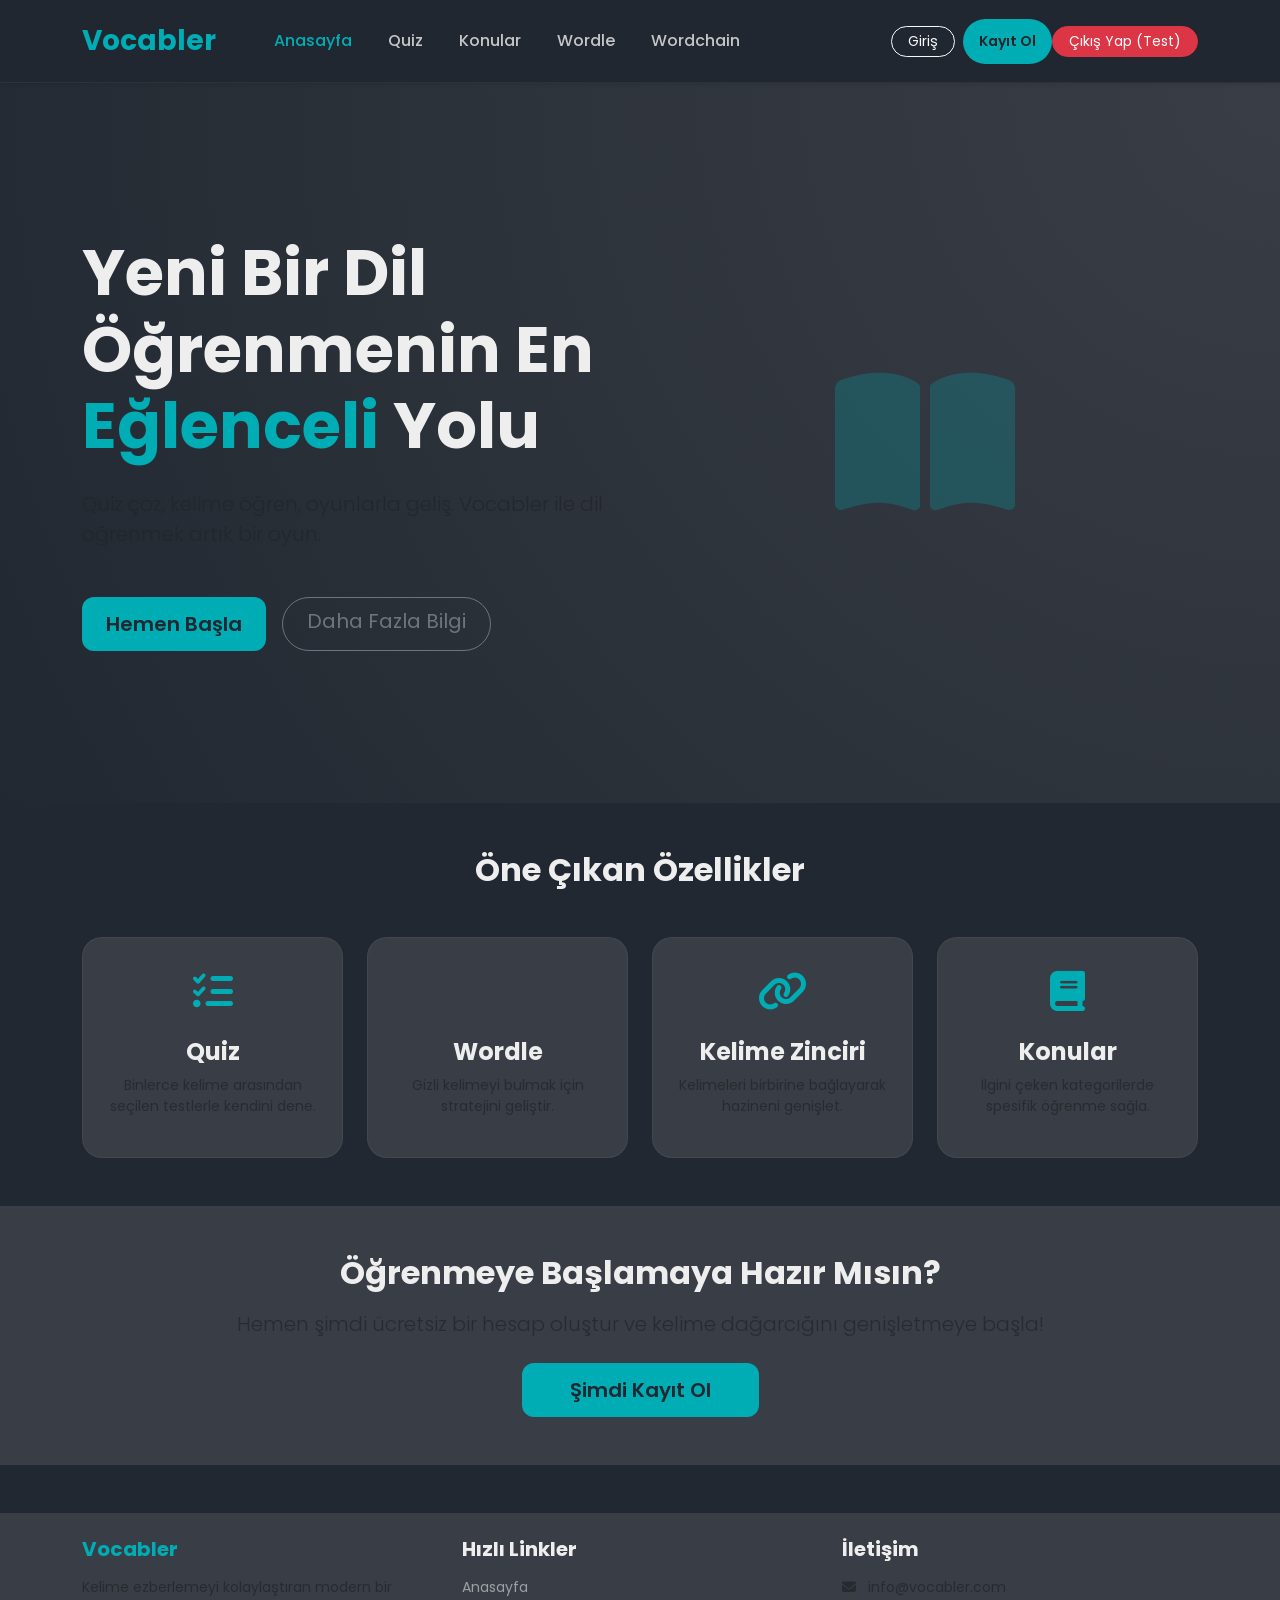
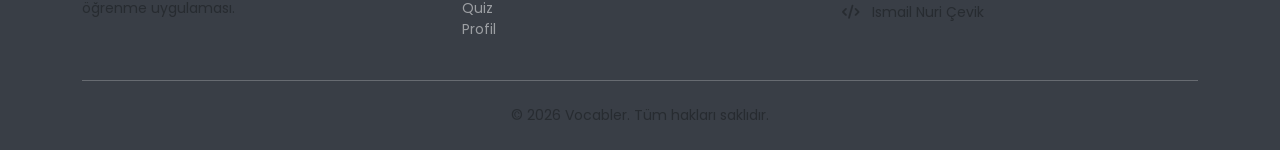
==== frontend/index.html @ 63b12e3e "login/logout entegrasyonu" ====
<!DOCTYPE html>
<html lang="tr">
<head>
    <meta charset="UTF-8">
    <meta name="viewport" content="width=device-width, initial-scale=1.0">
    <title>Vocabler | Kelime Öğrenmenin Eğlenceli Yolu</title>
    <link href="https://cdn.jsdelivr.net/npm/bootstrap@5.3.0/dist/css/bootstrap.min.css" rel="stylesheet">
    <link rel="stylesheet" href="https://cdnjs.cloudflare.com/ajax/libs/font-awesome/6.4.0/css/all.min.css">
    <link rel="stylesheet" href="assets/css/style.css">
</head>
<body>

    <!-- Navbar -->
    <nav class="navbar navbar-expand-lg sticky-top shadow-sm">
        <div class="container">
            <a class="navbar-brand fw-bold fs-3" href="index.html" style="color: var(--accent);">Vocabler</a>
            <button class="navbar-toggler border-0 shadow-none" type="button" data-bs-toggle="collapse" data-bs-target="#navbarNav">
                <i class="fas fa-bars text-white"></i>
            </button>
            <div class="collapse navbar-collapse" id="navbarNav">
                <ul class="navbar-nav me-auto mb-2 mb-lg-0 ms-lg-4">
                    <li class="nav-item"><a class="nav-link active" href="index.html">Anasayfa</a></li>
                    <li class="nav-item"><a class="nav-link" href="quiz.html">Quiz</a></li>
                    <li class="nav-item"><a class="nav-link" href="topics.html">Konular</a></li>
                    <li class="nav-item"><a class="nav-link" href="wordle.html">Wordle</a></li>
                    <li class="nav-item"><a class="nav-link" href="wordchain.html">Wordchain</a></li>
                </ul>
                <div class="d-flex align-items-center">
                    <a href="login.html" class="btn btn-outline-light btn-sm px-3 rounded-pill me-2">Giriş</a>
                    <a href="login.html" class="btn btn-primary btn-sm px-3 rounded-pill text-dark">Kayıt Ol</a>
                    <!-- Ben buraya bir logout butonu ekledim bunu istediğin gibi değiştir sadece id si "logoutBtn" olarak kalırsa iyi olur -->
                    <a href="#" id="logoutBtn" class="btn btn-danger btn-sm px-3 rounded-pill">Çıkış Yap (Test)</a>  
                </div>
            </div>
        </div>
    </nav>

    <!-- Hero Section -->
    <header class="py-5 mb-5" style="background: radial-gradient(circle at top right, #393E46, #222831); min-height: 80vh; display: flex; align-items: center;">
        <div class="container py-5">
            <div class="row align-items-center">
                <div class="col-lg-6">
                    <h1 class="display-3 fw-bold mb-4">Yeni Bir Dil Öğrenmenin En <span style="color: var(--accent);">Eğlenceli</span> Yolu</h1>
                    <p class="lead mb-5 text-muted">Quiz çöz, kelime öğren, oyunlarla geliş. Vocabler ile dil öğrenmek artık bir oyun.</p>
                    <div class="d-flex gap-3">
                        <a href="login.html" class="btn btn-primary btn-lg px-4">Hemen Başla</a>
                        <a href="#features" class="btn btn-outline-secondary btn-lg px-4 rounded-pill">Daha Fazla Bilgi</a>
                    </div>
                </div>
                <div class="col-lg-6 d-none d-lg-block text-center">
                    <i class="fas fa-book-open fa-10x opacity-25" style="color: var(--accent);"></i>
                </div>
            </div>
        </div>
    </header>

    <!-- Features -->
    <main class="container mb-5" id="features">
        <h2 class="text-center fw-bold mb-5">Öne Çıkan Özellikler</h2>
        <div class="row g-4">
            <div class="col-md-3">
                <div class="custom-card h-100 p-4 text-center">
                    <div class="mb-3 fs-1" style="color: var(--accent);"><i class="fas fa-tasks"></i></div>
                    <h4 class="fw-bold">Quiz</h4>
                    <p class="small text-muted">Binlerce kelime arasından seçilen testlerle kendini dene.</p>
                </div>
            </div>
            <div class="col-md-3">
                <div class="custom-card h-100 p-4 text-center">
                    <div class="mb-3 fs-1" style="color: var(--accent);"><i class="fas fa-grid-2"></i></div>
                    <h4 class="fw-bold">Wordle</h4>
                    <p class="small text-muted">Gizli kelimeyi bulmak için stratejini geliştir.</p>
                </div>
            </div>
            <div class="col-md-3">
                <div class="custom-card h-100 p-4 text-center">
                    <div class="mb-3 fs-1" style="color: var(--accent);"><i class="fas fa-link"></i></div>
                    <h4 class="fw-bold">Kelime Zinciri</h4>
                    <p class="small text-muted">Kelimeleri birbirine bağlayarak hazineni genişlet.</p>
                </div>
            </div>
            <div class="col-md-3">
                <div class="custom-card h-100 p-4 text-center">
                    <div class="mb-3 fs-1" style="color: var(--accent);"><i class="fas fa-book"></i></div>
                    <h4 class="fw-bold">Konular</h4>
                    <p class="small text-muted">İlgini çeken kategorilerde spesifik öğrenme sağla.</p>
                </div>
            </div>
        </div>
    </main>

    <!-- CTA Section -->
    <section class="py-5 text-center" style="background: var(--card);">
        <div class="container">
            <h2 class="fw-bold mb-3">Öğrenmeye Başlamaya Hazır Mısın?</h2>
            <p class="lead text-muted mb-4">Hemen şimdi ücretsiz bir hesap oluştur ve kelime dağarcığını genişletmeye başla!</p>
            <a href="login.html" class="btn btn-primary btn-lg px-5">Şimdi Kayıt Ol</a>
        </div>
    </section>

    <!-- Footer -->
    <footer class="py-4 mt-5 text-center text-lg-start" style="background: var(--card);">
        <div class="container">
            <div class="row g-4">
                <div class="col-md-4">
                    <h5 class="fw-bold mb-3" style="color: var(--accent);">Vocabler</h5>
                    <p class="small text-muted">Kelime ezberlemeyi kolaylaştıran modern bir öğrenme uygulaması.</p>
                </div>
                <div class="col-md-4">
                    <h5 class="fw-bold mb-3">Hızlı Linkler</h5>
                    <ul class="list-unstyled small">
                        <li><a href="index.html" class="text-decoration-none text-white-50">Anasayfa</a></li>
                        <li><a href="quiz.html" class="text-decoration-none text-white-50">Quiz</a></li>
                        <li><a href="profile.html" class="text-decoration-none text-white-50">Profil</a></li>
                    </ul>
                </div>
                <div class="col-md-4">
                    <h5 class="fw-bold mb-3">İletişim</h5>
                    <p class="small text-muted mb-1"><i class="fas fa-envelope me-2"></i> info@vocabler.com</p>
                    <p class="small text-muted"><i class="fas fa-code me-2"></i> Ismail Nuri Çevik</p>
                </div>
            </div>
            <hr class="my-4 opacity-10">
            <div class="small text-muted text-center">
                © 2026 Vocabler. Tüm hakları saklıdır.
            </div>
        </div>
    </footer>

    <script src="https://cdn.jsdelivr.net/npm/bootstrap@5.3.0/dist/js/bootstrap.bundle.min.js"></script>
    <script src="assets/js/auth.js"></script>
</body>
</html>
---- frontend/assets/css/style.css ----
@import url('https://fonts.googleapis.com/css2?family=Poppins:wght@300;400;500;600;700&display=swap');

:root {
    --bg: #222831;
    --card: #393E46;
    --accent: #00ADB5;
    --text: #EEEEEE;
    --text-muted: #adb5bd;
    --transition: all 0.3s cubic-bezier(0.4, 0, 0.2, 1);
}

body {
    background-color: var(--bg);
    color: var(--text);
    font-family: 'Poppins', sans-serif;
    margin: 0;
    overflow-x: hidden;
}

/* Navbar */
.navbar {
    background-color: rgba(34, 40, 49, 0.95) !important;
    backdrop-filter: blur(10px);
    border-bottom: 1px solid rgba(255, 255, 255, 0.05);
    padding: 15px 0;
}

.nav-link {
    color: var(--text) !important;
    font-weight: 500;
    margin: 0 10px;
    opacity: 0.8;
}

.nav-link:hover, .nav-link.active {
    color: var(--accent) !important;
    opacity: 1;
}

/* Glass Cards */
.custom-card {
    background: var(--card);
    border: 1px solid rgba(255, 255, 255, 0.05);
    border-radius: 20px;
    padding: 30px;
    transition: var(--transition);
}

.custom-card:hover {
    transform: translateY(-5px);
    box-shadow: 0 10px 30px rgba(0, 0, 0, 0.3);
}

/* Buttons */
.btn-primary {
    background-color: var(--accent);
    border: none;
    color: #222831;
    font-weight: 600;
    border-radius: 12px;
    padding: 12px 25px;
    transition: var(--transition);
}

.btn-primary:hover {
    background-color: #008f95;
    transform: scale(1.02);
    color: #222831;
}

/* Profile Pill */
.profile-pill {
    background: rgba(255, 255, 255, 0.05);
    border: 1px solid rgba(255, 255, 255, 0.1);
    border-radius: 50px;
    padding: 5px 15px 5px 5px;
    display: flex;
    align-items: center;
    gap: 10px;
    text-decoration: none;
    color: var(--text);
    transition: var(--transition);
}

.profile-pill:hover {
    background: rgba(255, 255, 255, 0.1);
    color: var(--accent);
}

.profile-pill img {
    width: 35px;
    height: 35px;
    border-radius: 50%;
    object-fit: cover;
}

/* Inputs */
.form-control {
    background: rgba(255, 255, 255, 0.03);
    border: 1px solid rgba(255, 255, 255, 0.1);
    color: var(--text);
    border-radius: 12px;
    padding: 12px 15px;
}

.form-control:focus {
    background: rgba(255, 255, 255, 0.05);
    border-color: var(--accent);
    color: var(--text);
    box-shadow: none;
}

/* Games */
.wordle-cell {
    width: 55px;
    height: 55px;
    border: 2px solid var(--card);
    display: flex;
    align-items: center;
    justify-content: center;
    font-size: 1.5rem;
    font-weight: 700;
    border-radius: 10px;
    background: rgba(255, 255, 255, 0.02);
}
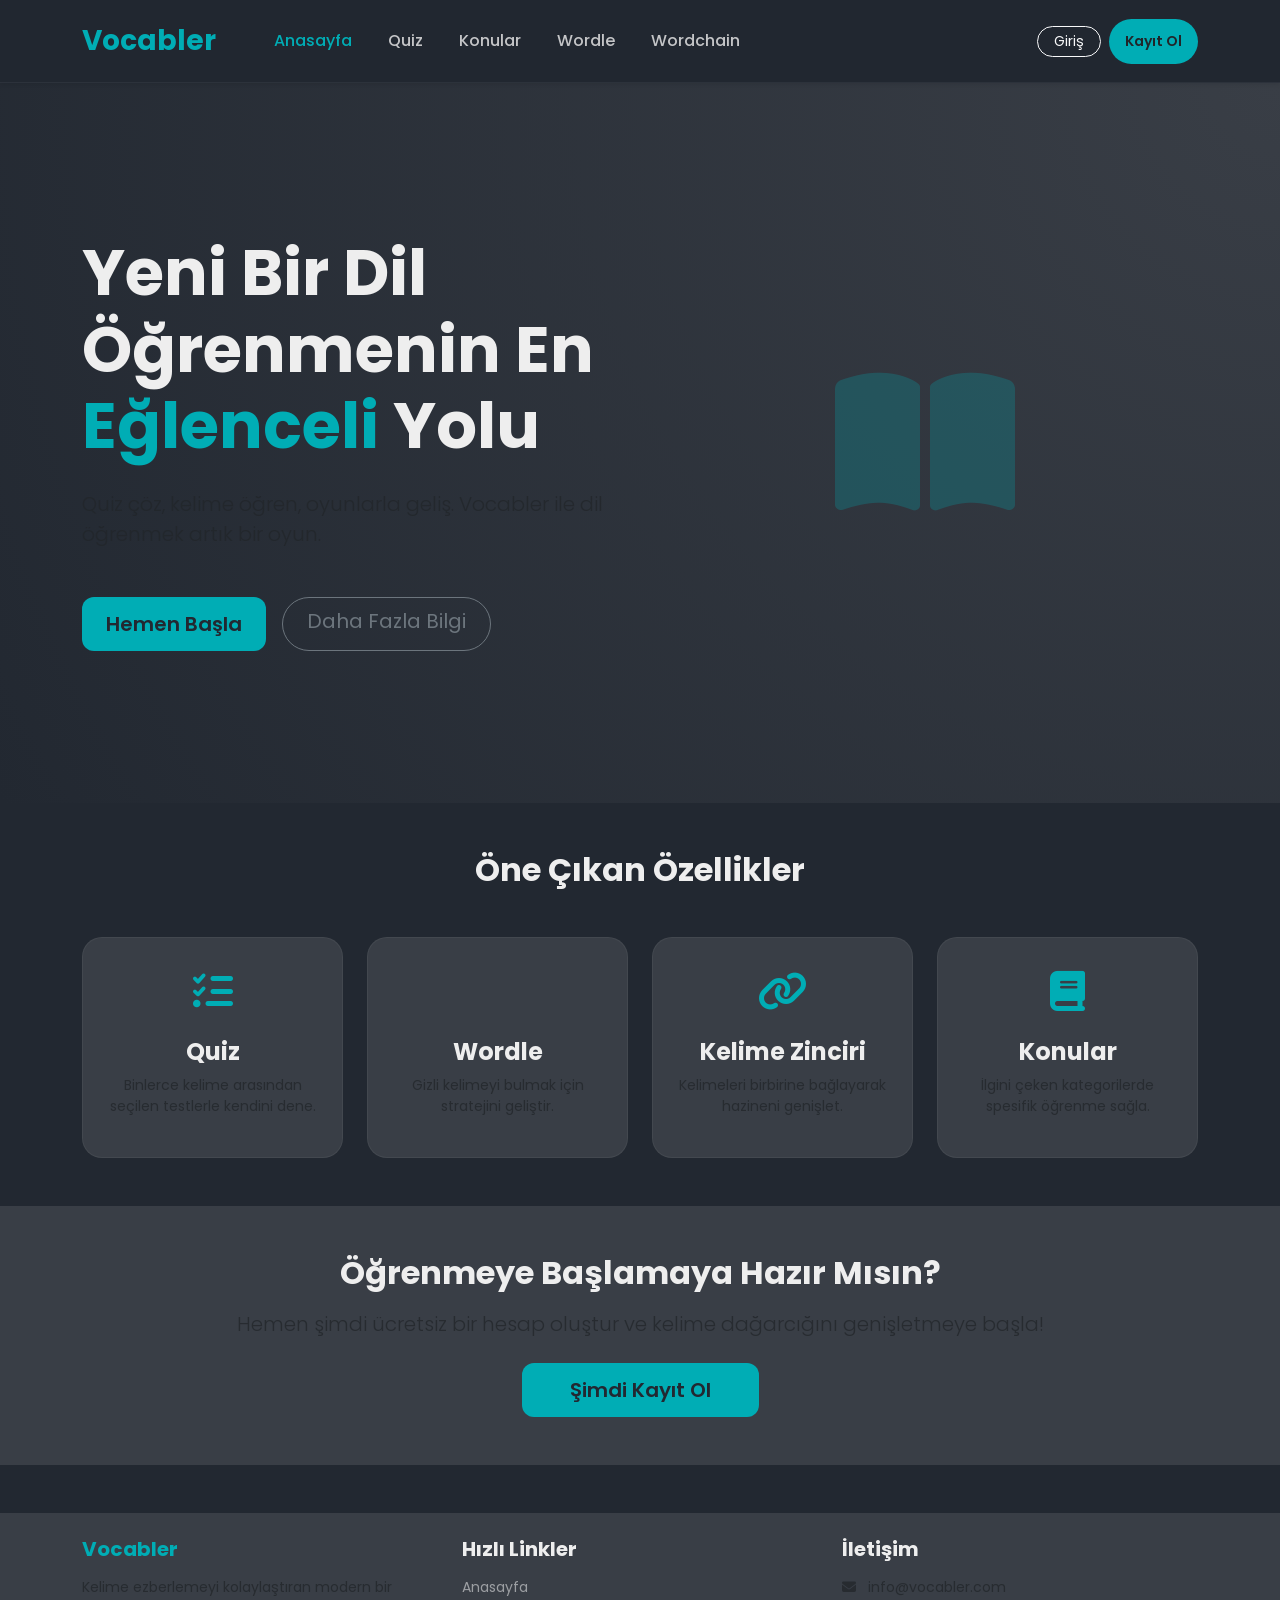
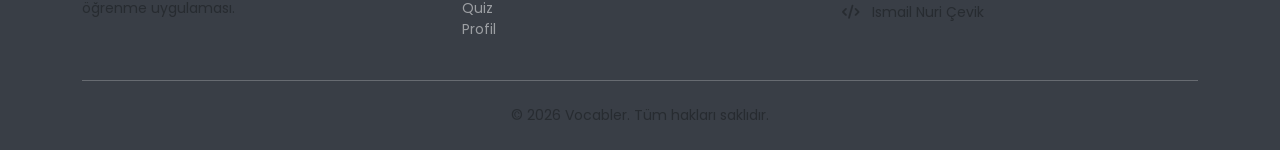
==== commit 0379a866: "login entegrasyonu" ====
--- a/frontend/index.html
+++ b/frontend/index.html
@@ -27,9 +27,7 @@
                 </ul>
                 <div class="d-flex align-items-center">
                     <a href="login.html" class="btn btn-outline-light btn-sm px-3 rounded-pill me-2">Giriş</a>
-                    <a href="login.html" class="btn btn-primary btn-sm px-3 rounded-pill text-dark">Kayıt Ol</a>
-                    <!-- Ben buraya bir logout butonu ekledim bunu istediğin gibi değiştir sadece id si "logoutBtn" olarak kalırsa iyi olur -->
-                    <a href="#" id="logoutBtn" class="btn btn-danger btn-sm px-3 rounded-pill">Çıkış Yap (Test)</a>  
+                    <a href="login.html" class="btn btn-primary btn-sm px-3 rounded-pill text-dark">Kayıt Ol</a> 
                 </div>
             </div>
         </div>
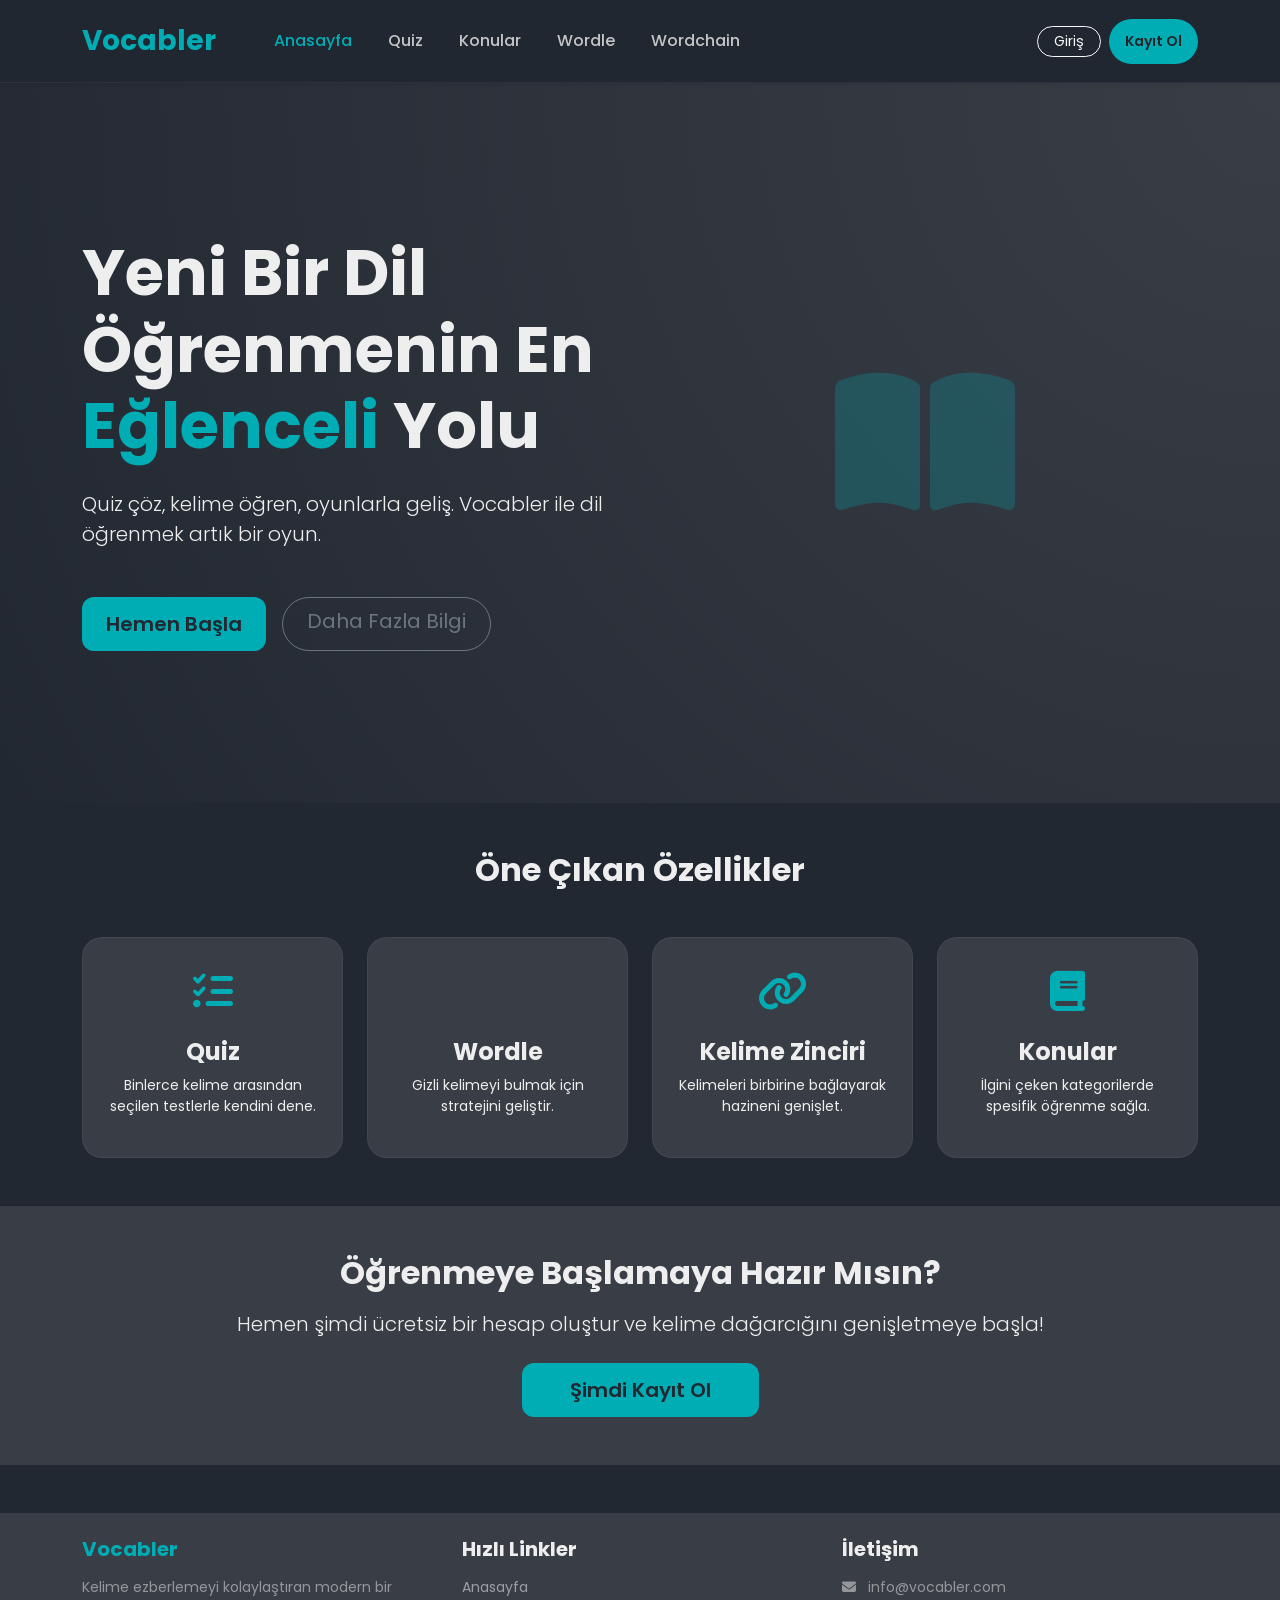
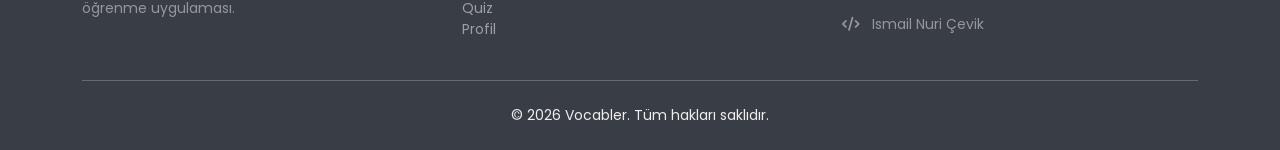
==== commit f7902f4a: "UD: Register select ve renk düzenlemeleri" ====
--- a/frontend/index.html
+++ b/frontend/index.html
@@ -39,7 +39,7 @@
             <div class="row align-items-center">
                 <div class="col-lg-6">
                     <h1 class="display-3 fw-bold mb-4">Yeni Bir Dil Öğrenmenin En <span style="color: var(--accent);">Eğlenceli</span> Yolu</h1>
-                    <p class="lead mb-5 text-muted">Quiz çöz, kelime öğren, oyunlarla geliş. Vocabler ile dil öğrenmek artık bir oyun.</p>
+                    <p class="lead mb-5 ">Quiz çöz, kelime öğren, oyunlarla geliş. Vocabler ile dil öğrenmek artık bir oyun.</p>
                     <div class="d-flex gap-3">
                         <a href="login.html" class="btn btn-primary btn-lg px-4">Hemen Başla</a>
                         <a href="#features" class="btn btn-outline-secondary btn-lg px-4 rounded-pill">Daha Fazla Bilgi</a>
@@ -60,28 +60,28 @@
                 <div class="custom-card h-100 p-4 text-center">
                     <div class="mb-3 fs-1" style="color: var(--accent);"><i class="fas fa-tasks"></i></div>
                     <h4 class="fw-bold">Quiz</h4>
-                    <p class="small text-muted">Binlerce kelime arasından seçilen testlerle kendini dene.</p>
+                    <p class="small ">Binlerce kelime arasından seçilen testlerle kendini dene.</p>
                 </div>
             </div>
             <div class="col-md-3">
                 <div class="custom-card h-100 p-4 text-center">
                     <div class="mb-3 fs-1" style="color: var(--accent);"><i class="fas fa-grid-2"></i></div>
                     <h4 class="fw-bold">Wordle</h4>
-                    <p class="small text-muted">Gizli kelimeyi bulmak için stratejini geliştir.</p>
+                    <p class="small ">Gizli kelimeyi bulmak için stratejini geliştir.</p>
                 </div>
             </div>
             <div class="col-md-3">
                 <div class="custom-card h-100 p-4 text-center">
                     <div class="mb-3 fs-1" style="color: var(--accent);"><i class="fas fa-link"></i></div>
                     <h4 class="fw-bold">Kelime Zinciri</h4>
-                    <p class="small text-muted">Kelimeleri birbirine bağlayarak hazineni genişlet.</p>
+                    <p class="small ">Kelimeleri birbirine bağlayarak hazineni genişlet.</p>
                 </div>
             </div>
             <div class="col-md-3">
                 <div class="custom-card h-100 p-4 text-center">
                     <div class="mb-3 fs-1" style="color: var(--accent);"><i class="fas fa-book"></i></div>
                     <h4 class="fw-bold">Konular</h4>
-                    <p class="small text-muted">İlgini çeken kategorilerde spesifik öğrenme sağla.</p>
+                    <p class="small ">İlgini çeken kategorilerde spesifik öğrenme sağla.</p>
                 </div>
             </div>
         </div>
@@ -91,7 +91,7 @@
     <section class="py-5 text-center" style="background: var(--card);">
         <div class="container">
             <h2 class="fw-bold mb-3">Öğrenmeye Başlamaya Hazır Mısın?</h2>
-            <p class="lead text-muted mb-4">Hemen şimdi ücretsiz bir hesap oluştur ve kelime dağarcığını genişletmeye başla!</p>
+            <p class="lead  mb-4">Hemen şimdi ücretsiz bir hesap oluştur ve kelime dağarcığını genişletmeye başla!</p>
             <a href="login.html" class="btn btn-primary btn-lg px-5">Şimdi Kayıt Ol</a>
         </div>
     </section>
@@ -101,8 +101,8 @@
         <div class="container">
             <div class="row g-4">
                 <div class="col-md-4">
-                    <h5 class="fw-bold mb-3" style="color: var(--accent);">Vocabler</h5>
-                    <p class="small text-muted">Kelime ezberlemeyi kolaylaştıran modern bir öğrenme uygulaması.</p>
+                    <h5 class="fw-bold mb-3"><a href="index.html" class="text-decoration-none" style="color: var(--accent);">Vocabler</a></h5>
+                    <p class="small opacity-50">Kelime ezberlemeyi kolaylaştıran modern bir öğrenme uygulaması.</p>
                 </div>
                 <div class="col-md-4">
                     <h5 class="fw-bold mb-3">Hızlı Linkler</h5>
@@ -112,14 +112,14 @@
                         <li><a href="profile.html" class="text-decoration-none text-white-50">Profil</a></li>
                     </ul>
                 </div>
-                <div class="col-md-4">
+                <div class="col-md-4 ">
                     <h5 class="fw-bold mb-3">İletişim</h5>
-                    <p class="small text-muted mb-1"><i class="fas fa-envelope me-2"></i> info@vocabler.com</p>
-                    <p class="small text-muted"><i class="fas fa-code me-2"></i> Ismail Nuri Çevik</p>
+                    <p class="small opacity-50 "><i class="fas fa-envelope me-2"></i> info@vocabler.com</p>
+                    <p class="small opacity-50 "><i class="fas fa-code me-2"></i> Ismail Nuri Çevik</p>
                 </div>
             </div>
             <hr class="my-4 opacity-10">
-            <div class="small text-muted text-center">
+            <div class="small  text-center">
                 © 2026 Vocabler. Tüm hakları saklıdır.
             </div>
         </div>
--- a/frontend/assets/css/style.css
+++ b/frontend/assets/css/style.css
@@ -95,19 +95,47 @@
 }
 
 /* Inputs */
-.form-control {
-    background: rgba(255, 255, 255, 0.03);
+.form-control, .form-select {
+    background-color: rgba(255, 255, 255, 0.03);
     border: 1px solid rgba(255, 255, 255, 0.1);
     color: var(--text);
     border-radius: 12px;
     padding: 12px 15px;
 }
 
-.form-control:focus {
-    background: rgba(255, 255, 255, 0.05);
+.form-select {
+    background-image: url("data:image/svg+xml,%3csvg xmlns='http://www.w3.org/2000/svg' viewBox='0 0 16 16'%3e%3cpath fill='none' stroke='%23EEEEEE' stroke-linecap='round' stroke-linejoin='round' stroke-width='2' d='m2 5 6 6 6-6'/%3e%3c/svg%3e");
+    background-repeat: no-repeat;
+    background-position: right 0.75rem center;
+    background-size: 16px 12px;
+}
+
+.form-control:focus, .form-select:focus {
+    background-color: rgba(255, 255, 255, 0.05);
     border-color: var(--accent);
     color: var(--text);
     box-shadow: none;
+}
+
+.form-control::placeholder {
+    color: rgba(238, 238, 238, 0.5);
+    opacity: 1; /* Firefox fix */
+}
+
+.form-select option {
+    background-color: var(--bg);
+    color: var(--text);
+}
+
+/* Select placeholder behavior */
+.form-select:invalid,
+.form-select option[value=""][disabled] {
+    color: rgba(238, 238, 238, 0.5);
+}
+
+/* Ensure selected valid options are full color */
+.form-select:not(:invalid) {
+    color: var(--text);
 }
 
 /* Games */
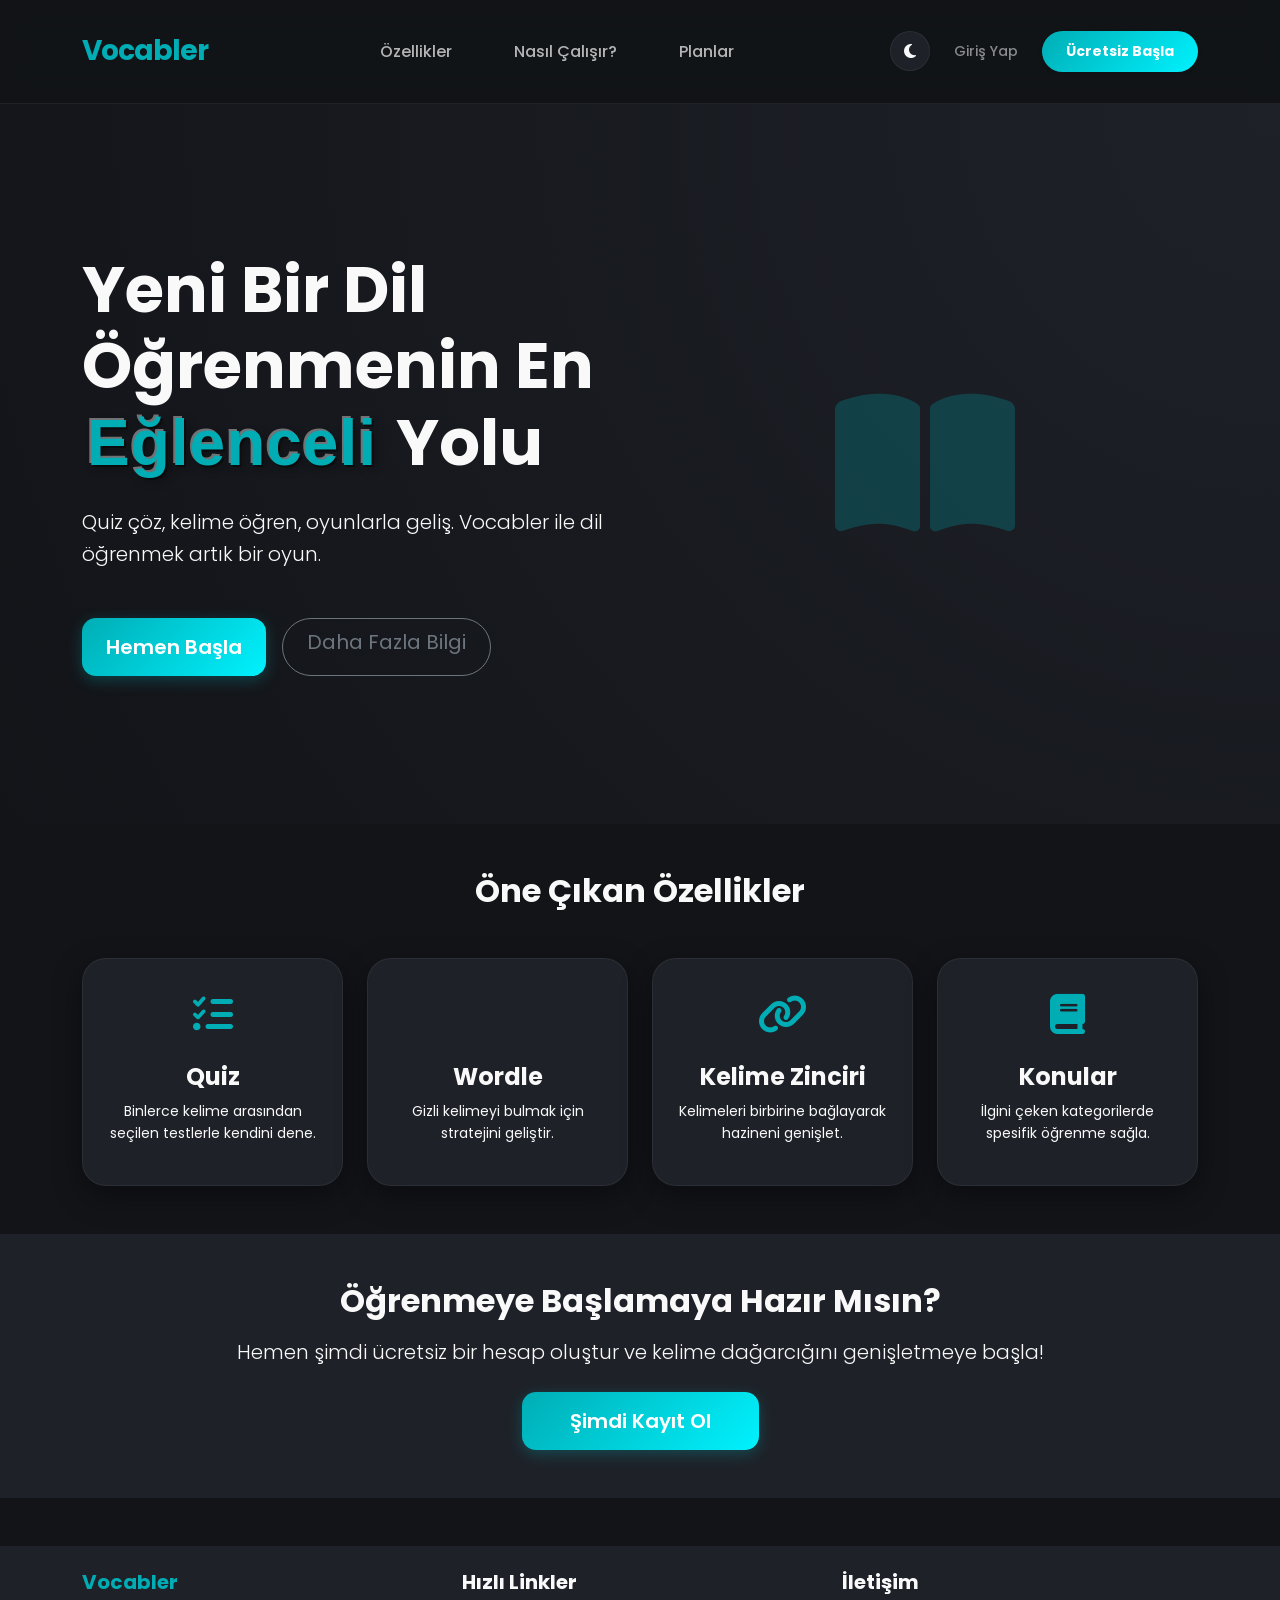
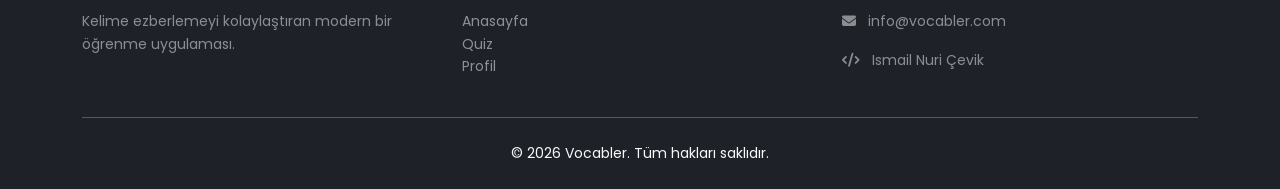
==== commit 9b7ec18e: "UAD: Anasayfa, açık tema, dashboard, şifre sıfırlama, navbar/sidebar" ====
--- a/frontend/index.html
+++ b/frontend/index.html
@@ -7,38 +7,54 @@
     <link href="https://cdn.jsdelivr.net/npm/bootstrap@5.3.0/dist/css/bootstrap.min.css" rel="stylesheet">
     <link rel="stylesheet" href="https://cdnjs.cloudflare.com/ajax/libs/font-awesome/6.4.0/css/all.min.css">
     <link rel="stylesheet" href="assets/css/style.css">
+    <script>
+        (function() {
+            const savedTheme = localStorage.getItem('vocabler_theme') || 'dark';
+            if (savedTheme === 'light') document.documentElement.classList.add('light-theme');
+            document.documentElement.classList.add('no-transition');
+            window.addEventListener('load', () => {
+                setTimeout(() => document.documentElement.classList.remove('no-transition'), 100);
+            });
+        })();
+    </script>
 </head>
 <body>
 
     <!-- Navbar -->
-    <nav class="navbar navbar-expand-lg sticky-top shadow-sm">
-        <div class="container">
-            <a class="navbar-brand fw-bold fs-3" href="index.html" style="color: var(--accent);">Vocabler</a>
+    <nav class="navbar navbar-expand-lg sticky-top">
+        <div class="container py-1">
+            <a class="navbar-brand fw-bold fs-3 d-flex align-items-center" href="index.html" style="color: var(--accent); letter-spacing: -1px;">
+                Vocabler
+            </a>
+            
             <button class="navbar-toggler border-0 shadow-none" type="button" data-bs-toggle="collapse" data-bs-target="#navbarNav">
                 <i class="fas fa-bars text-white"></i>
             </button>
+            
             <div class="collapse navbar-collapse" id="navbarNav">
-                <ul class="navbar-nav me-auto mb-2 mb-lg-0 ms-lg-4">
-                    <li class="nav-item"><a class="nav-link active" href="index.html">Anasayfa</a></li>
-                    <li class="nav-item"><a class="nav-link" href="quiz.html">Quiz</a></li>
-                    <li class="nav-item"><a class="nav-link" href="topics.html">Konular</a></li>
-                    <li class="nav-item"><a class="nav-link" href="wordle.html">Wordle</a></li>
-                    <li class="nav-item"><a class="nav-link" href="wordchain.html">Wordchain</a></li>
+                <ul class="navbar-nav mx-auto mb-2 mb-lg-0">
+                    <li class="nav-item"><a class="nav-link px-3" href="#features">Özellikler</a></li>
+                    <li class="nav-item"><a class="nav-link px-3" href="#how-it-works">Nasıl Çalışır?</a></li>
+                    <li class="nav-item"><a class="nav-link px-3" href="#pricing">Planlar</a></li>
                 </ul>
-                <div class="d-flex align-items-center">
-                    <a href="login.html" class="btn btn-outline-light btn-sm px-3 rounded-pill me-2">Giriş</a>
-                    <a href="login.html" class="btn btn-primary btn-sm px-3 rounded-pill text-dark">Kayıt Ol</a> 
+                
+                <div class="d-flex align-items-center gap-3">
+                    <button class="theme-toggle" title="Tema Değiştir">
+                        <i class="fas fa-moon"></i>
+                    </button>
+                    <a href="login.html" class="text-decoration-none small fw-medium text-white-50 hover-text-white transition-all px-2">Giriş Yap</a>
+                    <a href="register.html" class="btn btn-primary btn-sm px-4 rounded-pill fw-bold text-dark shadow-sm" style="min-width: 120px; padding: 10px 0;">Ücretsiz Başla</a> 
                 </div>
             </div>
         </div>
     </nav>
 
     <!-- Hero Section -->
-    <header class="py-5 mb-5" style="background: radial-gradient(circle at top right, #393E46, #222831); min-height: 80vh; display: flex; align-items: center;">
+    <header class="py-5 mb-5" style="background: var(--hero-bg); min-height: 80vh; display: flex; align-items: center;">
         <div class="container py-5">
             <div class="row align-items-center">
                 <div class="col-lg-6">
-                    <h1 class="display-3 fw-bold mb-4">Yeni Bir Dil Öğrenmenin En <span style="color: var(--accent);">Eğlenceli</span> Yolu</h1>
+                    <h1 class="display-3 fw-bold mb-4">Yeni Bir Dil Öğrenmenin En <span class="text-bevel">Eğlenceli</span> Yolu</h1>
                     <p class="lead mb-5 ">Quiz çöz, kelime öğren, oyunlarla geliş. Vocabler ile dil öğrenmek artık bir oyun.</p>
                     <div class="d-flex gap-3">
                         <a href="login.html" class="btn btn-primary btn-lg px-4">Hemen Başla</a>
@@ -109,7 +125,7 @@
                     <ul class="list-unstyled small">
                         <li><a href="index.html" class="text-decoration-none text-white-50">Anasayfa</a></li>
                         <li><a href="quiz.html" class="text-decoration-none text-white-50">Quiz</a></li>
-                        <li><a href="profile.html" class="text-decoration-none text-white-50">Profil</a></li>
+                        <li><a href="dashboard.html" class="text-decoration-none text-white-50">Profil</a></li>
                     </ul>
                 </div>
                 <div class="col-md-4 ">
@@ -126,6 +142,8 @@
     </footer>
 
     <script src="https://cdn.jsdelivr.net/npm/bootstrap@5.3.0/dist/js/bootstrap.bundle.min.js"></script>
+    <script src="assets/js/theme.js"></script>
     <script src="assets/js/auth.js"></script>
 </body>
 </html>
+
--- a/frontend/assets/css/style.css
+++ b/frontend/assets/css/style.css
@@ -1,12 +1,33 @@
 @import url('https://fonts.googleapis.com/css2?family=Poppins:wght@300;400;500;600;700&display=swap');
 
 :root {
-    --bg: #222831;
-    --card: #393E46;
+    /* Dark Theme (Default) */
+    --bg: #121418;
+    --card: #1E2128;
+    --text: #F9F9F9;
+    --text-muted: #8E96A5;
     --accent: #00ADB5;
-    --text: #EEEEEE;
-    --text-muted: #adb5bd;
-    --transition: all 0.3s cubic-bezier(0.4, 0, 0.2, 1);
+    --accent-vibrant: #00DBE5;
+    --accent-gradient: linear-gradient(135deg, #00ADB5 0%, #00f2fe 100%);
+    --hero-bg: radial-gradient(circle at top right, #1E2128, #121418);
+    --border: rgba(255, 255, 255, 0.06);
+    --shadow: rgba(0, 0, 0, 0.4);
+    --transition: all 0.4s cubic-bezier(0.165, 0.84, 0.44, 1);
+}
+
+.light-theme {
+    --bg: #F5F7FB;
+    --card: #FFFFFF;
+    --text: #1E2128;
+    --text-muted: #64748B;
+    --hero-bg: radial-gradient(circle at top right, #FFFFFF, #F5F7FB);
+    --border: rgba(0, 0, 0, 0.08);
+    --shadow: rgba(30, 33, 40, 0.08);
+}
+
+/* Flash of Unstyled Content (FOUC) Fix */
+.no-transition * {
+    transition: none !important;
 }
 
 body {
@@ -15,57 +36,165 @@
     font-family: 'Poppins', sans-serif;
     margin: 0;
     overflow-x: hidden;
+    line-height: 1.6;
+    transition: background-color 0.4s ease, color 0.4s ease;
+}
+
+/* Dashboard Light Mode Fixes */
+.light-theme .sidebar {
+    background: #FFFFFF !important;
+    border-right: 1px solid rgba(0,0,0,0.05);
+}
+
+.light-theme .topbar {
+    background: rgba(255, 255, 255, 0.8) !important;
+}
+
+.light-theme .menu-item {
+    color: #64748B;
+}
+
+.light-theme .custom-card {
+    background: #FFFFFF;
+}
+
+.light-theme .table {
+    color: #1E2128 !important;
+}
+
+.light-theme .form-control, 
+.light-theme .form-select {
+    background-color: #F8F9FA;
+    border-color: rgba(0,0,0,0.1);
+    color: #1E2128;
+}
+
+.light-theme .profile-pill {
+    background: rgba(0, 0, 0, 0.05);
+    color: #1E2128;
+}
+
+/* Auth Wrapper */
+.auth-wrapper {
+    height: 100vh;
+    display: flex;
+    align-items: center;
+    justify-content: center;
+    background: var(--hero-bg);
+    transition: background 0.4s ease;
 }
 
 /* Navbar */
 .navbar {
-    background-color: rgba(34, 40, 49, 0.95) !important;
-    backdrop-filter: blur(10px);
-    border-bottom: 1px solid rgba(255, 255, 255, 0.05);
-    padding: 15px 0;
+    background-color: rgba(18, 20, 24, 0.8) !important;
+    backdrop-filter: blur(15px);
+    border-bottom: 1px solid var(--border);
+    padding: 20px 0;
+}
+
+.light-theme .navbar {
+    background-color: rgba(248, 249, 250, 0.8) !important;
 }
 
 .nav-link {
     color: var(--text) !important;
     font-weight: 500;
-    margin: 0 10px;
-    opacity: 0.8;
+    margin: 0 15px;
+    opacity: 0.7;
+    transition: var(--transition);
 }
 
 .nav-link:hover, .nav-link.active {
     color: var(--accent) !important;
     opacity: 1;
+    transform: translateY(-1px);
 }
 
 /* Glass Cards */
 .custom-card {
     background: var(--card);
-    border: 1px solid rgba(255, 255, 255, 0.05);
-    border-radius: 20px;
-    padding: 30px;
-    transition: var(--transition);
+    border: 1px solid var(--border);
+    border-radius: 24px;
+    padding: 35px;
+    transition: var(--transition);
+    box-shadow: 0 10px 30px var(--shadow);
 }
 
 .custom-card:hover {
-    transform: translateY(-5px);
-    box-shadow: 0 10px 30px rgba(0, 0, 0, 0.3);
+    transform: translateY(-8px);
+    box-shadow: 0 20px 40px var(--shadow);
+    border-color: rgba(0, 173, 181, 0.2);
 }
 
 /* Buttons */
 .btn-primary {
-    background-color: var(--accent);
+    background: var(--accent-gradient);
     border: none;
-    color: #222831;
+    color: #FFFFFF !important;
     font-weight: 600;
-    border-radius: 12px;
-    padding: 12px 25px;
-    transition: var(--transition);
+    border-radius: 14px;
+    padding: 14px 28px;
+    transition: var(--transition);
+    box-shadow: 0 4px 15px rgba(0, 173, 181, 0.3);
 }
 
 .btn-primary:hover {
-    background-color: #008f95;
-    transform: scale(1.02);
-    color: #222831;
+    transform: scale(1.05) translateY(-2px);
+    box-shadow: 0 8px 25px rgba(0, 173, 181, 0.4);
+}
+
+/* Theme Toggle Button */
+.theme-toggle {
+    width: 40px;
+    height: 40px;
+    border-radius: 50%;
+    background: var(--card);
+    border: 1px solid var(--border);
+    color: var(--text);
+    display: flex;
+    align-items: center;
+    justify-content: center;
+    cursor: pointer;
+    transition: var(--transition);
+}
+
+.theme-toggle:hover {
+    background: var(--accent);
+    color: white;
+    transform: rotate(30deg);
+}
+
+/* Hero Section Animasyonları */
+@keyframes float {
+    0% { transform: translateY(0px); }
+    50% { transform: translateY(-20px); }
+    100% { transform: translateY(0px); }
+}
+
+.floating-icon {
+    animation: float 6s ease-in-out infinite;
+    filter: drop-shadow(0 0 20px rgba(0, 173, 181, 0.4));
+}
+
+/* Bevel & Emboss Effect */
+.text-bevel {
+    color: var(--accent);
+    font-weight: 800;
+    text-shadow: 
+        -2px -2px 0px rgba(255,255,255,0.4),
+        2px 2px 0px rgba(0,0,0,0.4),
+        4px 4px 10px rgba(0,0,0,0.3);
+    position: relative;
+    display: inline-block;
+    padding: 0 5px;
+    letter-spacing: 1px;
+}
+
+.light-theme .text-bevel {
+    text-shadow: 
+        -2px -2px 0px rgba(255,255,255,1),
+        2px 2px 0px rgba(0,0,0,0.15),
+        4px 4px 8px rgba(0,173,181,0.2);
 }
 
 /* Profile Pill */
@@ -151,3 +280,109 @@
     border-radius: 10px;
     background: rgba(255, 255, 255, 0.02);
 }
+
+/* Responsive Adjustments */
+@media (max-width: 768px) {
+    .custom-card { padding: 20px; }
+    h1 { font-size: 2.2rem !important; }
+    .display-3 { font-size: 2.5rem !important; }
+    .wordle-cell { width: 45px; height: 45px; font-size: 1.2rem; }
+    .navbar-brand { font-size: 1.5rem !important; }
+}
+
+@media (max-width: 480px) {
+    .custom-card { padding: 15px; }
+    .display-3 { font-size: 2rem !important; }
+    .wordle-cell { width: 40px; height: 40px; font-size: 1rem; }
+    .btn-lg { padding: 10px 20px; font-size: 1rem; }
+}
+
+/* Dashboard Layout */
+.dashboard-container {
+    display: flex;
+    min-height: 100vh;
+}
+
+.sidebar {
+    width: 280px;
+    background: var(--card);
+    border-right: 1px solid rgba(255,255,255,0.03);
+    display: flex;
+    flex-direction: column;
+    position: fixed;
+    height: 100vh;
+    z-index: 1000;
+}
+
+.sidebar-header {
+    padding: 30px 25px;
+    border-bottom: 1px solid rgba(255,255,255,0.03);
+}
+
+.sidebar-menu {
+    flex: 1;
+    padding: 25px 15px;
+    overflow-y: auto;
+}
+
+.menu-item {
+    display: flex;
+    align-items: center;
+    padding: 14px 18px;
+    color: var(--text-muted);
+    text-decoration: none;
+    border-radius: 16px;
+    margin-bottom: 8px;
+    transition: var(--transition);
+    font-weight: 500;
+}
+
+.menu-item i {
+    width: 24px;
+    font-size: 1.2rem;
+    margin-right: 12px;
+}
+
+.menu-item:hover, .menu-item.active {
+    background: rgba(0, 173, 181, 0.08);
+    color: var(--accent);
+}
+
+.sidebar-footer {
+    padding: 25px 15px;
+    border-top: 1px solid rgba(255,255,255,0.03);
+}
+
+.main-content {
+    flex: 1;
+    margin-left: 280px;
+    background: var(--bg);
+}
+
+.topbar {
+    height: 85px;
+    background: rgba(18, 20, 24, 0.8);
+    backdrop-filter: blur(15px);
+    border-bottom: 1px solid rgba(255,255,255,0.03);
+    display: flex;
+    align-items: center;
+    justify-content: space-between;
+    padding: 0 40px;
+    position: sticky;
+    top: 0;
+    z-index: 999;
+}
+
+@media (max-width: 992px) {
+    .sidebar {
+        transform: translateX(-100%);
+        transition: transform 0.4s cubic-bezier(0.165, 0.84, 0.44, 1);
+    }
+    .sidebar.show {
+        transform: translateX(0);
+        box-shadow: 20px 0 50px rgba(0,0,0,0.5);
+    }
+    .main-content {
+        margin-left: 0;
+    }
+}
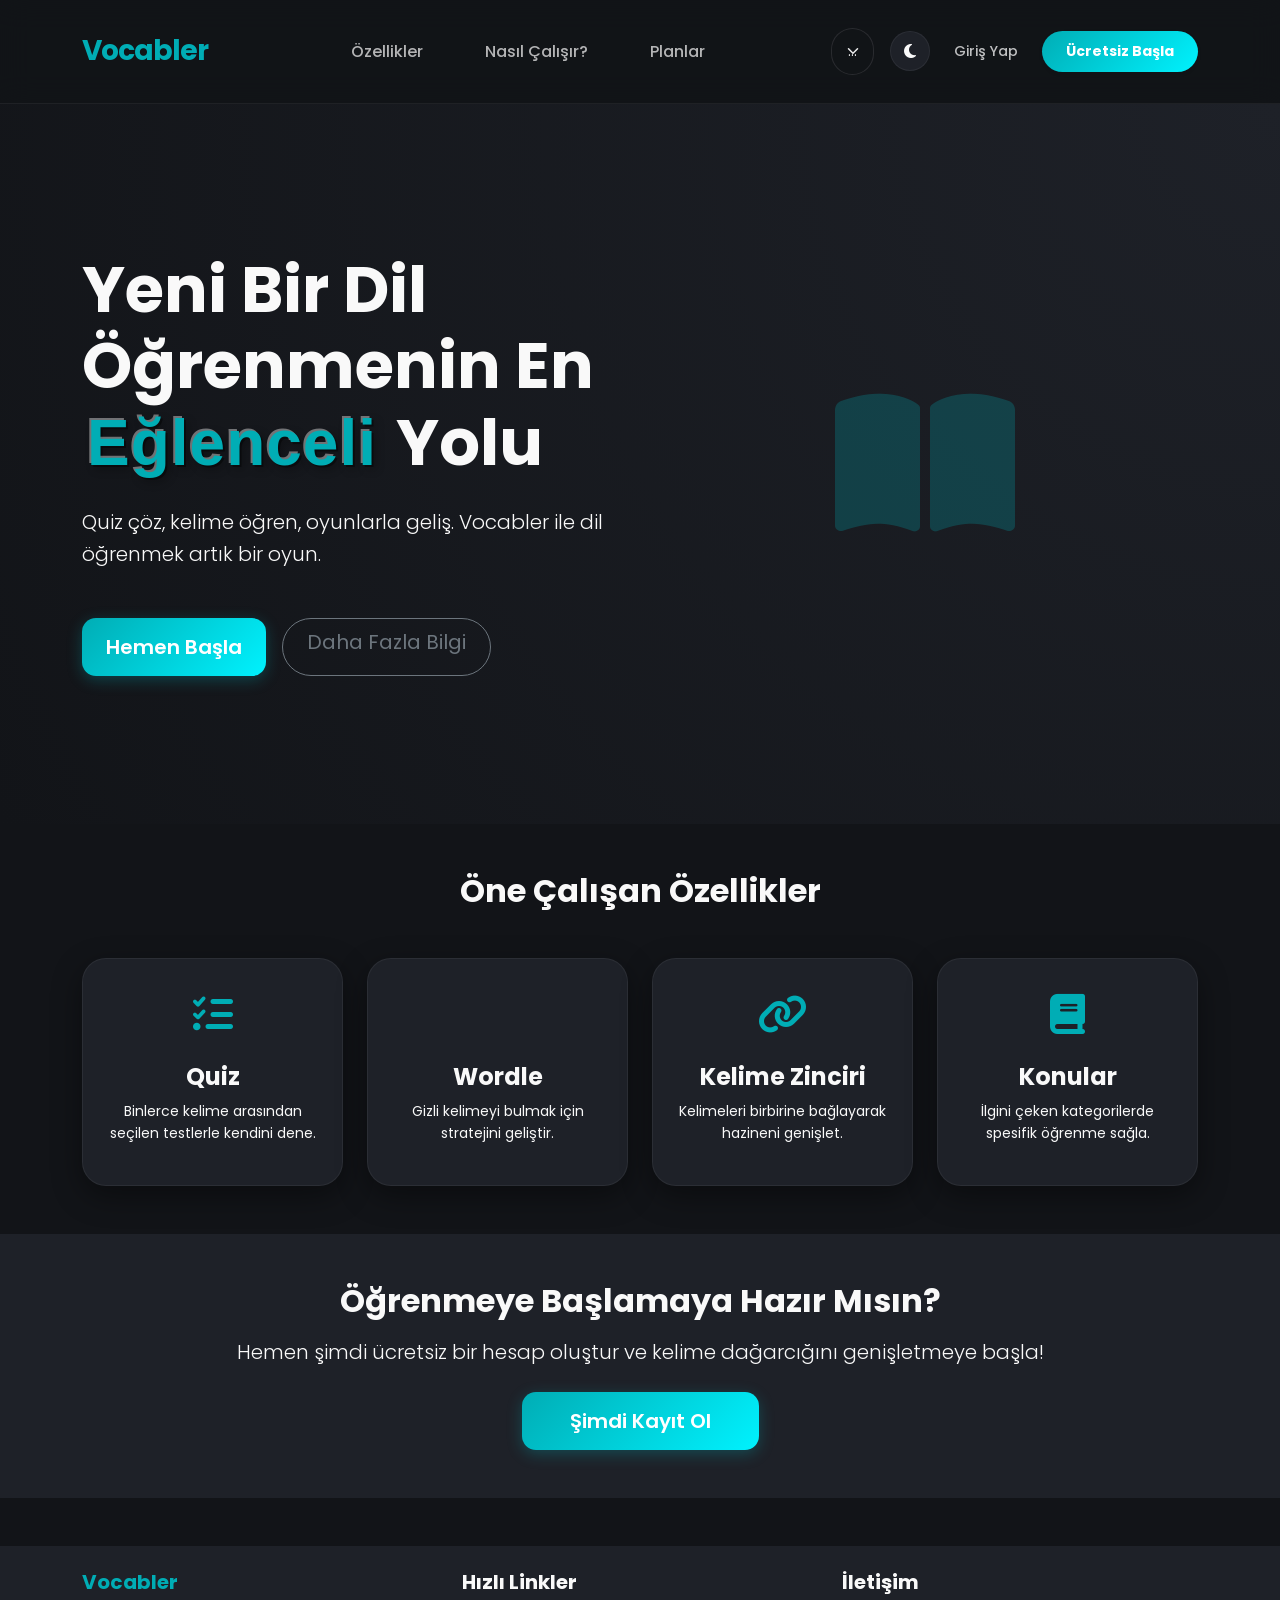
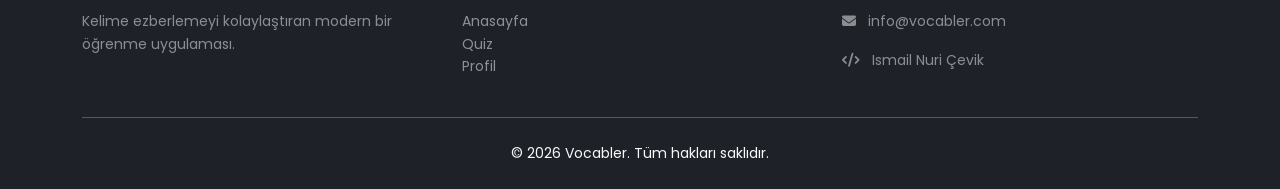
==== commit a4e0ce90: "feat: Implement user authentication handling and improve UI/UX - Added unauthorized handling in mult" ====
--- a/frontend/index.html
+++ b/frontend/index.html
@@ -28,22 +28,39 @@
             </a>
             
             <button class="navbar-toggler border-0 shadow-none" type="button" data-bs-toggle="collapse" data-bs-target="#navbarNav">
-                <i class="fas fa-bars text-white"></i>
+                <i class="fas fa-bars"></i>
             </button>
             
             <div class="collapse navbar-collapse" id="navbarNav">
                 <ul class="navbar-nav mx-auto mb-2 mb-lg-0">
-                    <li class="nav-item"><a class="nav-link px-3" href="#features">Özellikler</a></li>
-                    <li class="nav-item"><a class="nav-link px-3" href="#how-it-works">Nasıl Çalışır?</a></li>
-                    <li class="nav-item"><a class="nav-link px-3" href="#pricing">Planlar</a></li>
+                    <li class="nav-item"><a class="nav-link px-3" href="#features" data-i18n="nav_features">Özellikler</a></li>
+                    <li class="nav-item"><a class="nav-link px-3" href="#how-it-works" data-i18n="nav_how_it_works">Nasıl Çalışır?</a></li>
+                    <li class="nav-item"><a class="nav-link px-3" href="#pricing" data-i18n="nav_pricing">Planlar</a></li>
                 </ul>
                 
                 <div class="d-flex align-items-center gap-3">
+                    <select class="form-select form-select-sm bg-transparent border-opacity-25 rounded-pill px-3" id="langSelector" style="width: auto; cursor: pointer;">
+                        <option value="" disabled selected>...</option>
+                    </select>
+
                     <button class="theme-toggle" title="Tema Değiştir">
                         <i class="fas fa-moon"></i>
                     </button>
-                    <a href="login.html" class="text-decoration-none small fw-medium text-white-50 hover-text-white transition-all px-2">Giriş Yap</a>
-                    <a href="register.html" class="btn btn-primary btn-sm px-4 rounded-pill fw-bold text-dark shadow-sm" style="min-width: 120px; padding: 10px 0;">Ücretsiz Başla</a> 
+                    
+                    <!-- Misafir Kullanıcı Görünümü -->
+                    <div id="auth-guest" class="d-flex align-items-center gap-3">
+                        <a href="login.html" class="text-decoration-none small fw-medium opacity-75 hover-opacity-100 transition-all px-2" data-i18n="nav_login" style="color: var(--text);">Giriş Yap</a>
+                        <a href="register.html" class="btn btn-primary btn-sm px-4 rounded-pill fw-bold text-white shadow-sm" style="min-width: 120px; padding: 10px 0;" data-i18n="nav_register">Ücretsiz Başla</a> 
+                    </div>
+
+                    <!-- Giriş Yapmış Kullanıcı Görünümü -->
+                    <div id="auth-user" class="d-flex align-items-center gap-3 d-none">
+                        <div class="d-flex align-items-center gap-2 me-1">
+                            <img src="" alt="Profil" class="rounded-circle border border-primary userAvatar" style="width: 32px; height: 32px; object-fit: cover;">
+                            <span class="small d-none d-md-inline opacity-75"><span data-i18n="nav_welcome">Hoş geldin</span>, <span class="userNameDisplay fw-bold" style="color: var(--text);"></span>!</span>
+                        </div>
+                        <a href="dashboard.html" class="btn btn-primary btn-sm px-4 rounded-pill fw-bold text-white shadow-sm" data-i18n="nav_dashboard">Panele Git</a>
+                    </div>
                 </div>
             </div>
         </div>
@@ -54,11 +71,11 @@
         <div class="container py-5">
             <div class="row align-items-center">
                 <div class="col-lg-6">
-                    <h1 class="display-3 fw-bold mb-4">Yeni Bir Dil Öğrenmenin En <span class="text-bevel">Eğlenceli</span> Yolu</h1>
-                    <p class="lead mb-5 ">Quiz çöz, kelime öğren, oyunlarla geliş. Vocabler ile dil öğrenmek artık bir oyun.</p>
+                    <h1 class="display-3 fw-bold mb-4" data-i18n="hero_title">Yeni Bir Dil Öğrenmenin En <span class="text-bevel">Eğlenceli</span> Yolu</h1>
+                    <p class="lead mb-5" data-i18n="hero_subtitle">Quiz çöz, kelime öğren, oyunlarla geliş. Vocabler ile dil öğrenmek artık bir oyun.</p>
                     <div class="d-flex gap-3">
-                        <a href="login.html" class="btn btn-primary btn-lg px-4">Hemen Başla</a>
-                        <a href="#features" class="btn btn-outline-secondary btn-lg px-4 rounded-pill">Daha Fazla Bilgi</a>
+                        <a href="login.html" class="btn btn-primary btn-lg px-4" data-i18n="hero_cta_start">Hemen Başla</a>
+                        <a href="#features" class="btn btn-outline-secondary btn-lg px-4 rounded-pill" data-i18n="hero_cta_info">Daha Fazla Bilgi</a>
                     </div>
                 </div>
                 <div class="col-lg-6 d-none d-lg-block text-center">
@@ -70,34 +87,34 @@
 
     <!-- Features -->
     <main class="container mb-5" id="features">
-        <h2 class="text-center fw-bold mb-5">Öne Çıkan Özellikler</h2>
+        <h2 class="text-center fw-bold mb-5" data-i18n="features_title">Öne Çalışan Özellikler</h2>
         <div class="row g-4">
             <div class="col-md-3">
                 <div class="custom-card h-100 p-4 text-center">
                     <div class="mb-3 fs-1" style="color: var(--accent);"><i class="fas fa-tasks"></i></div>
-                    <h4 class="fw-bold">Quiz</h4>
-                    <p class="small ">Binlerce kelime arasından seçilen testlerle kendini dene.</p>
+                    <h4 class="fw-bold" data-i18n="feature_quiz_title">Quiz</h4>
+                    <p class="small" data-i18n="feature_quiz_desc">Binlerce kelime arasından seçilen testlerle kendini dene.</p>
                 </div>
             </div>
             <div class="col-md-3">
                 <div class="custom-card h-100 p-4 text-center">
                     <div class="mb-3 fs-1" style="color: var(--accent);"><i class="fas fa-grid-2"></i></div>
-                    <h4 class="fw-bold">Wordle</h4>
-                    <p class="small ">Gizli kelimeyi bulmak için stratejini geliştir.</p>
+                    <h4 class="fw-bold" data-i18n="feature_wordle_title">Wordle</h4>
+                    <p class="small" data-i18n="feature_wordle_desc">Gizli kelimeyi bulmak için stratejini geliştir.</p>
                 </div>
             </div>
             <div class="col-md-3">
                 <div class="custom-card h-100 p-4 text-center">
                     <div class="mb-3 fs-1" style="color: var(--accent);"><i class="fas fa-link"></i></div>
-                    <h4 class="fw-bold">Kelime Zinciri</h4>
-                    <p class="small ">Kelimeleri birbirine bağlayarak hazineni genişlet.</p>
+                    <h4 class="fw-bold" data-i18n="feature_chain_title">Kelime Zinciri</h4>
+                    <p class="small" data-i18n="feature_chain_desc">Kelimeleri birbirine bağlayarak hazineni genişlet.</p>
                 </div>
             </div>
             <div class="col-md-3">
                 <div class="custom-card h-100 p-4 text-center">
                     <div class="mb-3 fs-1" style="color: var(--accent);"><i class="fas fa-book"></i></div>
-                    <h4 class="fw-bold">Konular</h4>
-                    <p class="small ">İlgini çeken kategorilerde spesifik öğrenme sağla.</p>
+                    <h4 class="fw-bold" data-i18n="feature_topics_title">Konular</h4>
+                    <p class="small" data-i18n="feature_topics_desc">İlgini çeken kategorilerde spesifik öğrenme sağla.</p>
                 </div>
             </div>
         </div>
@@ -106,9 +123,9 @@
     <!-- CTA Section -->
     <section class="py-5 text-center" style="background: var(--card);">
         <div class="container">
-            <h2 class="fw-bold mb-3">Öğrenmeye Başlamaya Hazır Mısın?</h2>
-            <p class="lead  mb-4">Hemen şimdi ücretsiz bir hesap oluştur ve kelime dağarcığını genişletmeye başla!</p>
-            <a href="login.html" class="btn btn-primary btn-lg px-5">Şimdi Kayıt Ol</a>
+            <h2 class="fw-bold mb-3" data-i18n="cta_ready_title">Öğrenmeye Başlamaya Hazır Mısın?</h2>
+            <p class="lead mb-4" data-i18n="cta_ready_desc">Hemen şimdi ücretsiz bir hesap oluştur ve kelime dağarcığını genişletmeye başla!</p>
+            <a href="login.html" class="btn btn-primary btn-lg px-5" data-i18n="cta_register_btn">Şimdi Kayıt Ol</a>
         </div>
     </section>
 
@@ -118,30 +135,31 @@
             <div class="row g-4">
                 <div class="col-md-4">
                     <h5 class="fw-bold mb-3"><a href="index.html" class="text-decoration-none" style="color: var(--accent);">Vocabler</a></h5>
-                    <p class="small opacity-50">Kelime ezberlemeyi kolaylaştıran modern bir öğrenme uygulaması.</p>
+                    <p class="small opacity-50" data-i18n="footer_desc">Kelime ezberlemeyi kolaylaştıran modern bir öğrenme uygulaması.</p>
                 </div>
                 <div class="col-md-4">
-                    <h5 class="fw-bold mb-3">Hızlı Linkler</h5>
+                    <h5 class="fw-bold mb-3" data-i18n="footer_quick_links">Hızlı Linkler</h5>
                     <ul class="list-unstyled small">
-                        <li><a href="index.html" class="text-decoration-none text-white-50">Anasayfa</a></li>
-                        <li><a href="quiz.html" class="text-decoration-none text-white-50">Quiz</a></li>
-                        <li><a href="dashboard.html" class="text-decoration-none text-white-50">Profil</a></li>
+                        <li><a href="index.html" class="text-decoration-none text-white-50" data-i18n="footer_home">Anasayfa</a></li>
+                        <li><a href="quiz.html" class="text-decoration-none text-white-50" data-i18n="footer_quiz">Quiz</a></li>
+                        <li><a href="dashboard.html" class="text-decoration-none text-white-50" data-i18n="footer_profile">Profil</a></li>
                     </ul>
                 </div>
                 <div class="col-md-4 ">
-                    <h5 class="fw-bold mb-3">İletişim</h5>
+                    <h5 class="fw-bold mb-3" data-i18n="footer_contact">İletişim</h5>
                     <p class="small opacity-50 "><i class="fas fa-envelope me-2"></i> info@vocabler.com</p>
                     <p class="small opacity-50 "><i class="fas fa-code me-2"></i> Ismail Nuri Çevik</p>
                 </div>
             </div>
             <hr class="my-4 opacity-10">
-            <div class="small  text-center">
+            <div class="small text-center" data-i18n="footer_rights">
                 © 2026 Vocabler. Tüm hakları saklıdır.
             </div>
         </div>
     </footer>
 
     <script src="https://cdn.jsdelivr.net/npm/bootstrap@5.3.0/dist/js/bootstrap.bundle.min.js"></script>
+    <script src="assets/js/translations.js"></script>
     <script src="assets/js/theme.js"></script>
     <script src="assets/js/auth.js"></script>
 </body>
--- a/frontend/assets/css/style.css
+++ b/frontend/assets/css/style.css
@@ -25,6 +25,242 @@
     --shadow: rgba(30, 33, 40, 0.08);
 }
 
+.light-theme .form-label {
+    color: #1E2128 !important;
+    opacity: 0.8;
+}
+
+.light-theme .form-text {
+    color: #64748B !important;
+}
+
+.light-theme .form-control::placeholder,
+.light-theme .form-select:invalid,
+.light-theme .form-select option[value=""][disabled] {
+    color: #94A3B8 !important;
+    opacity: 1;
+}
+
+.light-theme .form-select {
+    background-image: url("data:image/svg+xml,%3csvg xmlns='http://www.w3.org/2000/svg' viewBox='0 0 16 16'%3e%3cpath fill='none' stroke='%23333333' stroke-linecap='round' stroke-linejoin='round' stroke-width='2' d='m2 5 6 6 6-6'/%3e%3c/svg%3e");
+}
+
+.light-theme h1, .light-theme h2, .light-theme h3, .light-theme h4, .light-theme h5, .light-theme h6 {
+    color: #1E2128 !important;
+}
+
+.light-theme .sidebar-header h4 {
+    color: var(--accent) !important;
+}
+
+.light-theme .sidebar-menu p {
+    color: #64748B !important;
+}
+
+.light-theme .table thead th {
+    color: #64748B !important;
+    border-bottom-color: rgba(0, 0, 0, 0.08) !important;
+}
+
+.light-theme .table td {
+    color: #1E2128 !important;
+    border-bottom-color: rgba(0, 0, 0, 0.08) !important;
+    font-weight: 500;
+}
+
+.light-theme .table td.fw-bold {
+    color: #000000 !important;
+}
+
+/* Dashboard & Global Table Overrides for Light Theme */
+.light-theme .table-dark {
+    --bs-table-color: #1E2128 !important;
+    --bs-table-bg: transparent !important;
+    --bs-table-border-color: rgba(0, 0, 0, 0.08) !important;
+}
+
+.light-theme .border-white {
+    border-color: rgba(0, 0, 0, 0.08) !important;
+}
+
+.light-theme .border-opacity-10 {
+    --bs-border-opacity: 1 !important;
+}
+
+.light-theme .input-group-text {
+    background-color: transparent;
+    border-color: rgba(0, 0, 0, 0.1) !important;
+    color: var(--accent) !important;
+}
+
+.light-theme .input-group .form-control {
+    border-color: rgba(0, 0, 0, 0.1) !important;
+}
+
+.light-theme .btn-link.text-white {
+    color: #64748B !important;
+}
+
+.light-theme .btn-link.text-white:hover {
+    color: var(--accent) !important;
+}
+
+/* Wordle & Quiz Light Mode Overrides */
+.light-theme .wordle-cell {
+    background: #FFFFFF;
+    border-color: #E2E8F0;
+    color: #1E2128;
+}
+
+.light-theme .key-btn {
+    background: #E2E8F0;
+    border-color: transparent;
+    color: #1E2128;
+}
+
+.light-theme .key-btn:hover {
+    background: #CBD5E1;
+}
+
+.light-theme .option-btn {
+    background: #F8F9FA;
+    border-color: #E2E8F0;
+    color: #1E2128;
+}
+
+.light-theme .option-btn:hover {
+    background: #EDF2F7;
+    border-color: var(--accent);
+}
+
+.light-theme .progress {
+    background: #E2E8F0 !important;
+}
+
+.light-theme .badge.bg-dark {
+    background-color: #F1F5F9 !important;
+    color: #64748B !important;
+    border-color: #E2E8F0 !important;
+}
+
+/* Dashboard Light Mode Overrides */
+.light-theme .custom-card[style*="linear-gradient"] {
+    background: linear-gradient(135deg, rgba(0, 173, 181, 0.08) 0%, rgba(255, 255, 255, 0) 100%) !important;
+}
+
+.light-theme .btn-outline-light {
+    border-color: rgba(0, 0, 0, 0.1) !important;
+    color: #1E2128 !important;
+}
+
+.light-theme .btn-outline-light:hover {
+    background-color: #F8F9FA !important;
+    border-color: var(--accent) !important;
+    color: var(--accent) !important;
+}
+
+.light-theme .btn-secondary {
+    background-color: #F1F5F9 !important;
+    border-color: #E2E8F0 !important;
+    color: #1E2128 !important;
+}
+
+.light-theme .btn-secondary:hover {
+    background-color: #E2E8F0 !important;
+}
+
+.light-theme .table-dark.table-hover tbody tr:hover {
+    background-color: rgba(0, 173, 181, 0.08) !important;
+    transition: all 0.2s ease;
+}
+
+.light-theme .table-hover > tbody > tr:hover > * {
+    box-shadow: inset 0 0 0 9999px rgba(0, 173, 181, 0.04) !important;
+    color: var(--accent) !important;
+}
+
+.light-theme .custom-card:hover {
+    box-shadow: 0 20px 40px rgba(30, 33, 40, 0.12);
+    border-color: rgba(0, 173, 181, 0.3);
+}
+
+.light-theme .menu-item:hover, 
+.light-theme .menu-item.active {
+    background: rgba(0, 173, 181, 0.05);
+    color: var(--accent);
+}
+
+.light-theme .profile-pill:hover {
+    background: rgba(0, 173, 181, 0.05);
+    color: var(--accent);
+}
+
+/* Quiz Page Light Mode Fixes */
+#front-type-level {
+    transition: all 0.3s ease;
+}
+
+.light-theme #front-type-level {
+    background-color: #E0F2F1 !important;
+    color: #00796B !important;
+    border-color: #B2DFDB !important;
+    opacity: 1 !important;
+    font-weight: 600;
+}
+
+.light-theme #mc-hint-area,
+.light-theme .flashcard-back .bg-secondary.bg-opacity-10 {
+    background-color: #F8F9FA !important;
+    border: 1px solid #E2E8F0 !important;
+}
+
+.light-theme #hint-sentence,
+.light-theme #back-sentence {
+    color: #1E2128 !important;
+    opacity: 1 !important;
+}
+
+.light-theme #back-translation {
+    color: #64748B !important;
+    opacity: 0.8 !important;
+}
+
+/* Quiz Dark Mode Contrast Fixes */
+#hint-sentence, #back-sentence {
+    color: var(--text) !important;
+    opacity: 1 !important;
+}
+
+#back-translation {
+    opacity: 0.5 !important;
+}
+
+/* Checkbox Styling */
+.form-check-input {
+    background-color: rgba(255, 255, 255, 0.05);
+    border-color: rgba(255, 255, 255, 0.1);
+    transition: var(--transition);
+}
+
+.form-check-input:checked {
+    background-color: var(--accent);
+    border-color: var(--accent);
+}
+
+.form-check-input:focus {
+    box-shadow: 0 0 0 0.25rem rgba(0, 173, 181, 0.25);
+}
+
+.light-theme .form-check-input {
+    background-color: #F8F9FA;
+    border-color: rgba(0, 0, 0, 0.2);
+}
+
+.light-theme .form-check-input:checked {
+    background-color: var(--accent);
+    border-color: var(--accent);
+}
+
 /* Flash of Unstyled Content (FOUC) Fix */
 .no-transition * {
     transition: none !important;
@@ -40,6 +276,20 @@
     transition: background-color 0.4s ease, color 0.4s ease;
 }
 
+h1, h2, h3, h4, h5, h6 {
+    color: var(--text);
+}
+
+.toolbar-container {
+    background-color: rgba(255, 255, 255, 0.03);
+    border: 1px solid rgba(255, 255, 255, 0.05);
+}
+
+.light-theme .toolbar-container {
+    background-color: rgba(0, 0, 0, 0.02);
+    border: 1px solid rgba(0, 0, 0, 0.05);
+}
+
 /* Dashboard Light Mode Fixes */
 .light-theme .sidebar {
     background: #FFFFFF !important;
@@ -51,7 +301,8 @@
 }
 
 .light-theme .menu-item {
-    color: #64748B;
+    color: var(--text);
+    opacity: 0.6;
 }
 
 .light-theme .custom-card {
@@ -93,7 +344,55 @@
 }
 
 .light-theme .navbar {
-    background-color: rgba(248, 249, 250, 0.8) !important;
+    background-color: rgba(255, 255, 255, 0.9) !important;
+    border-bottom: 1px solid rgba(0, 0, 0, 0.05);
+}
+
+.light-theme .navbar-toggler {
+    color: #1E2128;
+}
+
+.light-theme #langSelector {
+    color: #1E2128 !important;
+    border-color: rgba(0, 0, 0, 0.1) !important;
+}
+
+.light-theme #langSelector option {
+    background-color: #FFFFFF;
+    color: #1E2128;
+}
+
+.light-theme .nav-link {
+    color: #1E2128 !important;
+}
+
+.light-theme .nav-link:hover {
+    color: var(--accent) !important;
+}
+
+.light-theme .hero-subtitle,
+.light-theme p.lead,
+.light-theme .custom-card p {
+    color: #64748B !important;
+}
+
+.light-theme section[style*="var(--card)"],
+.light-theme footer[style*="var(--card)"] {
+    background: #FFFFFF !important;
+    border-top: 1px solid rgba(0, 0, 0, 0.05);
+}
+
+.light-theme footer p.opacity-50 {
+    color: #64748B !important;
+    opacity: 0.8 !important;
+}
+
+.light-theme footer a.text-white-50 {
+    color: #64748B !important;
+}
+
+.light-theme footer a.text-white-50:hover {
+    color: var(--accent) !important;
 }
 
 .nav-link {
@@ -251,6 +550,88 @@
     opacity: 1; /* Firefox fix */
 }
 
+/* Dark Mode Readability Fixes */
+.form-text {
+    color: var(--text-muted) !important;
+    opacity: 0.7 !important;
+}
+
+.form-text.opacity-50 {
+    opacity: 0.5 !important;
+}
+
+.sentence-item {
+    transition: all 0.2s ease;
+}
+
+.light-theme .sentence-item {
+    background-color: #F8F9FA !important;
+    border-color: #E2E8F0 !important;
+}
+
+#sentenceList .italic {
+    color: var(--text) !important;
+    opacity: 0.9;
+    font-style: italic;
+}
+
+#noSentencesMsg.opacity-50 {
+    opacity: 0.7 !important;
+}
+
+/* Custom SweetAlert2 Toast Z-Index */
+.swal2-container {
+    z-index: 9999 !important;
+}
+
+/* File Input Styling */
+.form-control[type="file"] {
+    color: transparent;
+}
+
+.form-control[type="file"]::file-selector-button {
+    background: rgba(255, 255, 255, 0.05);
+    color: var(--text);
+    border: none;
+    border-right: 1px solid rgba(255, 255, 255, 0.1);
+    margin-right: 15px;
+    padding: 12px 20px;
+    margin: -12px 15px -12px -15px;
+    cursor: pointer;
+    transition: var(--transition);
+}
+
+.form-control[type="file"]::file-selector-button:hover {
+    background: rgba(0, 173, 181, 0.1);
+    color: var(--accent);
+}
+
+.light-theme .form-control[type="file"] {
+    color: #64748B;
+}
+
+.light-theme .form-control[type="file"]::file-selector-button {
+    background: #F1F5F9;
+    color: #1E2128;
+    border-right: 1px solid rgba(0, 0, 0, 0.05);
+}
+
+.light-theme .form-control[type="file"]::file-selector-button:hover {
+    background: #E2E8F0;
+    color: var(--accent);
+}
+
+/* Search Icon Color */
+.input-group-text i {
+    color: var(--accent);
+    opacity: 0.8;
+}
+
+.light-theme .input-group-text i {
+    color: var(--accent);
+    opacity: 1;
+}
+
 .form-select option {
     background-color: var(--bg);
     color: var(--text);
@@ -279,6 +660,46 @@
     font-weight: 700;
     border-radius: 10px;
     background: rgba(255, 255, 255, 0.02);
+    transition: all 0.2s ease;
+}
+
+.wordle-cell.correct {
+    background-color: #6aaa64 !important;
+    border-color: #6aaa64 !important;
+    color: white !important;
+}
+
+.wordle-cell.present {
+    background-color: #c9b458 !important;
+    border-color: #c9b458 !important;
+    color: white !important;
+}
+
+.wordle-cell.absent {
+    background-color: #787c7e !important;
+    border-color: #787c7e !important;
+    color: white !important;
+}
+
+.wordle-cell.active {
+    border-color: var(--accent) !important;
+    transform: scale(1.05);
+}
+
+.key-btn.correct {
+    background-color: #6aaa64 !important;
+    color: white !important;
+}
+
+.key-btn.present {
+    background-color: #c9b458 !important;
+    color: white !important;
+}
+
+.key-btn.absent {
+    background-color: #3a3a3c !important;
+    color: white !important;
+    opacity: 0.5;
 }
 
 /* Responsive Adjustments */
@@ -311,7 +732,7 @@
     flex-direction: column;
     position: fixed;
     height: 100vh;
-    z-index: 1000;
+    z-index: 1200;
 }
 
 .sidebar-header {
@@ -329,7 +750,8 @@
     display: flex;
     align-items: center;
     padding: 14px 18px;
-    color: var(--text-muted);
+    color: var(--text);
+    opacity: 0.6;
     text-decoration: none;
     border-radius: 16px;
     margin-bottom: 8px;
@@ -370,7 +792,7 @@
     padding: 0 40px;
     position: sticky;
     top: 0;
-    z-index: 999;
+    z-index: 1100;
 }
 
 @media (max-width: 992px) {
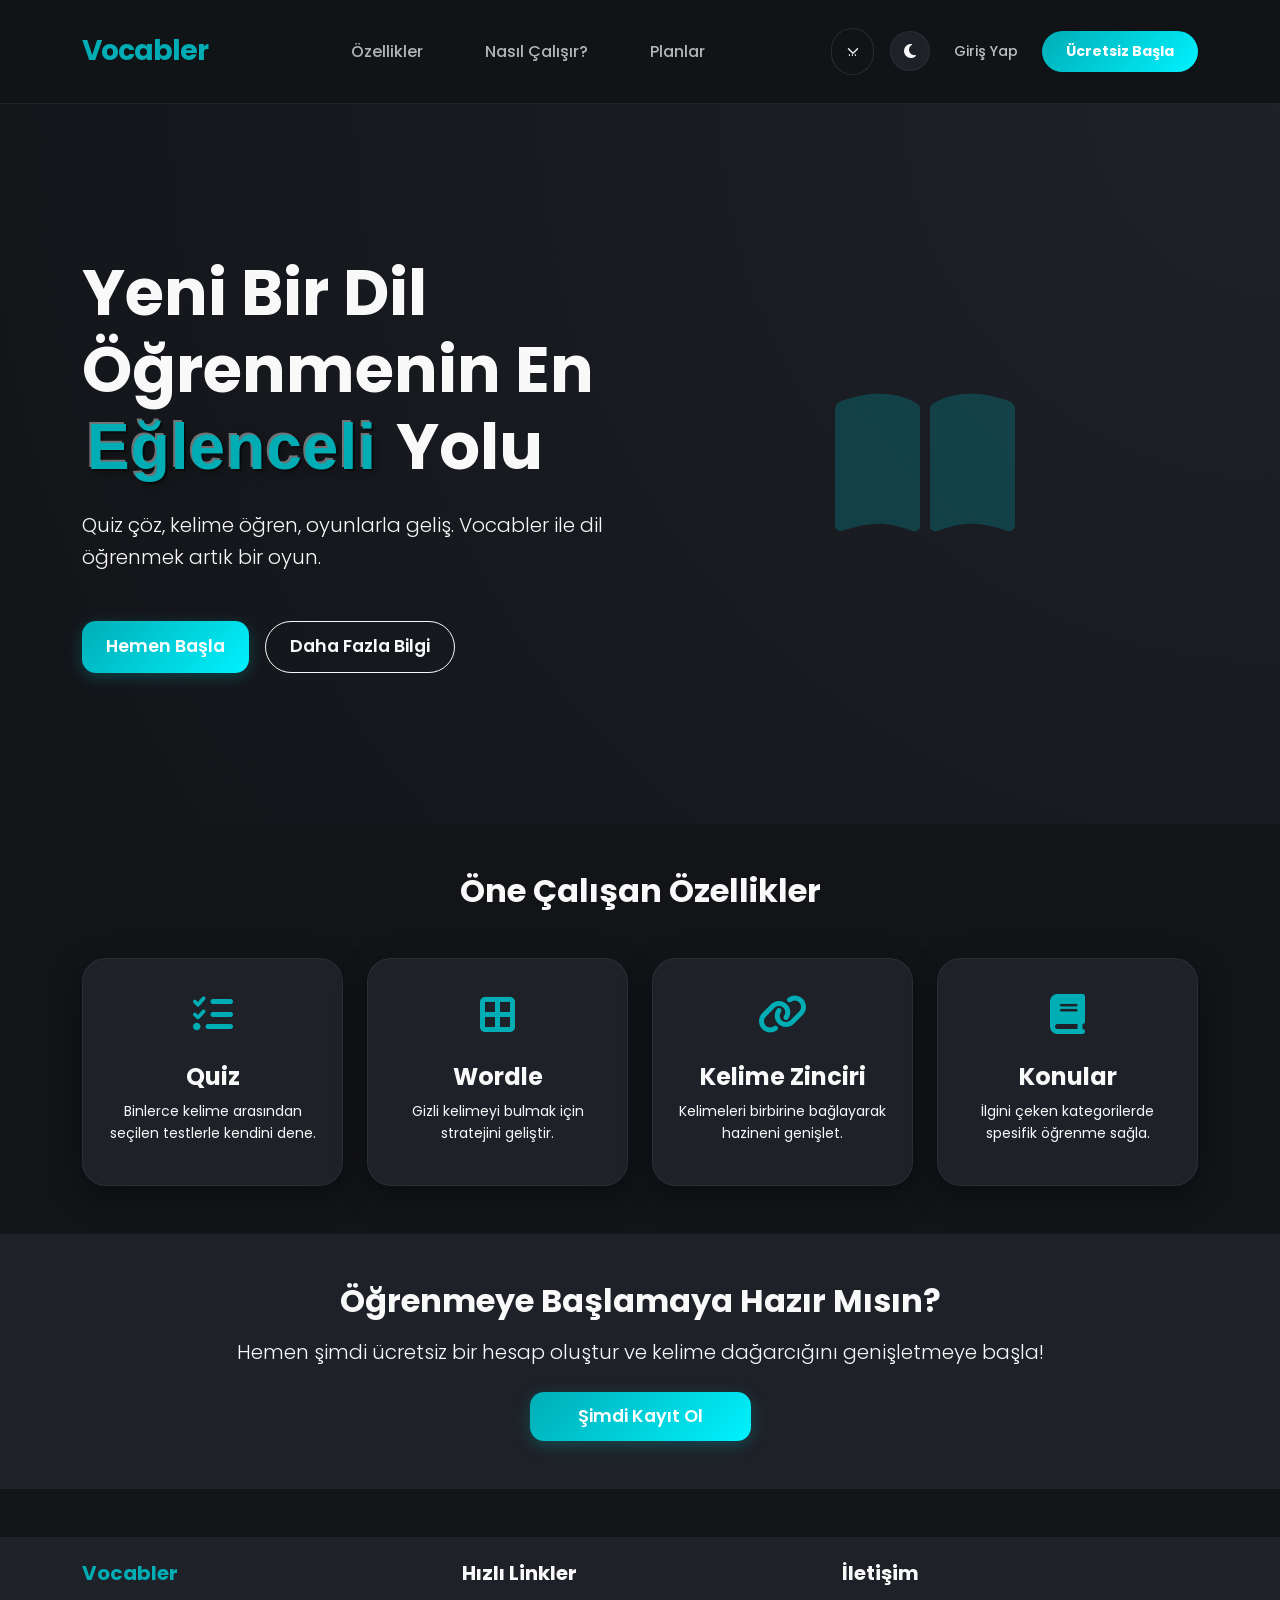
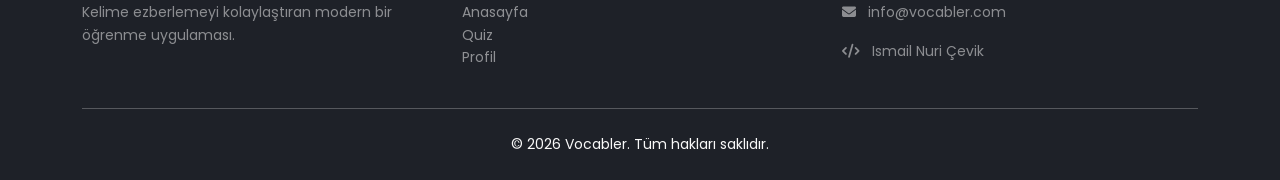
==== commit fc46ccdf: "feat: ReadMe.md güncellendi, yeni yönetici ve geliştirici araçları eklendi; gereksiz dosyalar silind" ====
--- a/frontend/index.html
+++ b/frontend/index.html
@@ -75,7 +75,7 @@
                     <p class="lead mb-5" data-i18n="hero_subtitle">Quiz çöz, kelime öğren, oyunlarla geliş. Vocabler ile dil öğrenmek artık bir oyun.</p>
                     <div class="d-flex gap-3">
                         <a href="login.html" class="btn btn-primary btn-lg px-4" data-i18n="hero_cta_start">Hemen Başla</a>
-                        <a href="#features" class="btn btn-outline-secondary btn-lg px-4 rounded-pill" data-i18n="hero_cta_info">Daha Fazla Bilgi</a>
+                        <a href="#features" class="btn btn-outline-light btn-lg px-4 rounded-pill d-inline-flex align-items-center justify-content-center" data-i18n="hero_cta_info">Daha Fazla Bilgi</a>
                     </div>
                 </div>
                 <div class="col-lg-6 d-none d-lg-block text-center">
@@ -98,7 +98,7 @@
             </div>
             <div class="col-md-3">
                 <div class="custom-card h-100 p-4 text-center">
-                    <div class="mb-3 fs-1" style="color: var(--accent);"><i class="fas fa-grid-2"></i></div>
+                    <div class="mb-3 fs-1" style="color: var(--accent);"><i class="fas fa-border-all"></i></div>
                     <h4 class="fw-bold" data-i18n="feature_wordle_title">Wordle</h4>
                     <p class="small" data-i18n="feature_wordle_desc">Gizli kelimeyi bulmak için stratejini geliştir.</p>
                 </div>
--- a/frontend/assets/css/style.css
+++ b/frontend/assets/css/style.css
@@ -442,6 +442,16 @@
     box-shadow: 0 8px 25px rgba(0, 173, 181, 0.4);
 }
 
+.btn-lg {
+    padding: 14px 32px;
+    font-size: 1.1rem;
+    font-weight: 600;
+    display: inline-flex;
+    align-items: center;
+    justify-content: center;
+    line-height: 1.2;
+}
+
 /* Theme Toggle Button */
 .theme-toggle {
     width: 40px;
